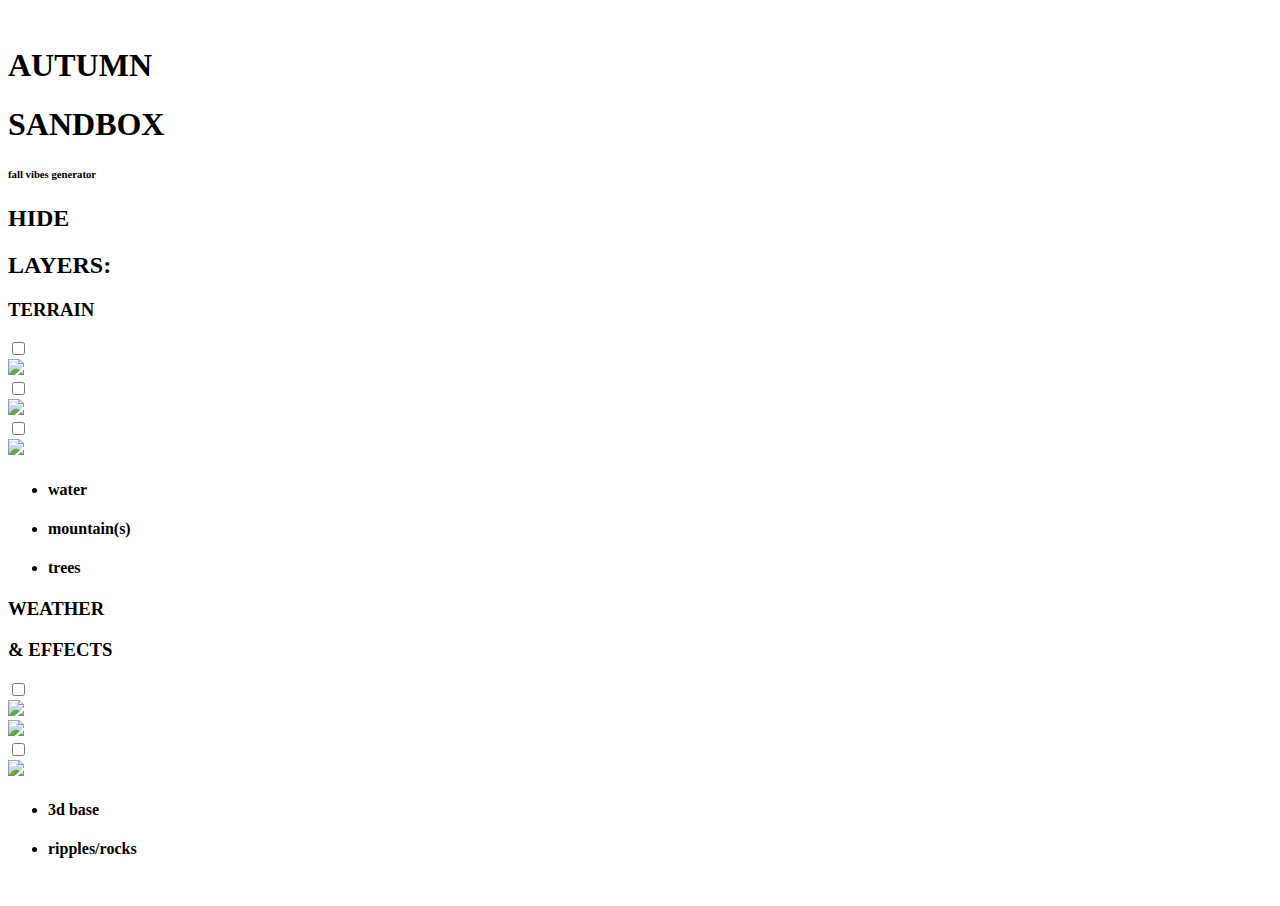
==== index.html @ 1f1ce3f9 "Create index.html" ====
<!DOCTYPE html>
<html lang="en">
<head>
    <meta charset="UTF-8">
    <meta http-equiv="X-UA-Compatible" content="IE=edge">
    <meta name="viewport" content="width=device-width, initial-scale=1.0">
    <title>Autumn Sandbox - Generator</title>
    
    <link rel="stylesheet" type="text/css" href="assets/css/style.css" />

    <!-- FONTS! -->
    <link rel="preconnect" href="https://fonts.googleapis.com">
    <link rel="preconnect" href="https://fonts.gstatic.com" crossorigin>
    <link href="https://fonts.googleapis.com/css2?family=Odibee+Sans&family=Press+Start+2P&display=swap" rel="stylesheet">

</head>
<body>

    <div class="main">
        <div class="logo">
            <div class="logo-image">
                <img src="assets/img/logoimage.png" alt="">
            </div>

            <div class="logo-text">
                <h1>AUTUMN</h1>
                <h1>SANDBOX</h1>
                <h6>fall vibes generator</h6>
            </div>
        </div>
    </div>

    <div class="layers-menu">
        <h2>HIDE</h2>
        <h2>LAYERS:</h2>

        <div class="layers-menu-content">

            <div class="terrain">
                <h3>TERRAIN</h3>

                <div class="content terrain-content">
                    <div class="toggles terrain-toggles">
                        
            
                        <label class="toggle toggle-water">
                            <input type="checkbox">
                            <span class="slider round"></span>

                            <div class="water">
                                <img src="assets/img/water.png">
                            </div>
                        </label>

                        <label class="toggle toggle-mountains">
                            <input type="checkbox">
                            <span class="slider round"></span>

                            <div class="mountain">
                                <img src="assets/img/mountain.png">
                            </div>
                        </label>

                        <label class="toggle toggle-trees">
                            <input type="checkbox">
                            <span class="slider round"></span>

                            <div class="trees">
                                <img src="assets/img/trees.png">
                            </div>
                        </label>
                    </div>

                    <div class="text terrain-text">
                        <ul>
                            <li>
                                <h4>water</h4>
                            </li>
                            <li>
                                <h4>mountain(s)</h4>
                            </li>
                            <li>
                                <h4>trees</h4>
                            </li>
                        </ul>
                    </div>
                </div>

            <div class="weather-effects">
                <h3>WEATHER</h3>
                <h3>& EFFECTS</h3>

                <div class="content weather-content">
                    <div class="toggles weather-effects-toggles">
                        <label class="toggle toggle-dimensions">
                            <input type="checkbox">
                            <span class="slider round"></span>

                            <div class="base2">
                                <img src="assets/img/base2.png">
                            </div>

                            <div class="base1">
                                <img src="assets/img/base1.png">
                            </div>
                            
                        </label>
            
                        <label class="toggle toggle-water-ripples">
                            <input type="checkbox">
                            <span class="slider round"></span>

                            <div class="ripples">
                                <img src="assets/img/ripples.png">
                            </div>

                        </label>
                    </div>
                    <div class="text weather-effect-text">
                        <ul>
                            <li><h4>3d base</h4></li>
                            <li><h4>ripples/rocks</h4></li>
                        </ul>
                    </div>
                </div>
            </div>
        </div>
    </div>

    <div class="sandbox">
        
        <div class="soil">
            <img src="assets/img/soil.png" alt="">
        </div>

        <div class="water">

        </div>

        <div class="folliage">

        </div>

        <div class="mountains"> 

        </div>
    </div>
    
</body>
</html>
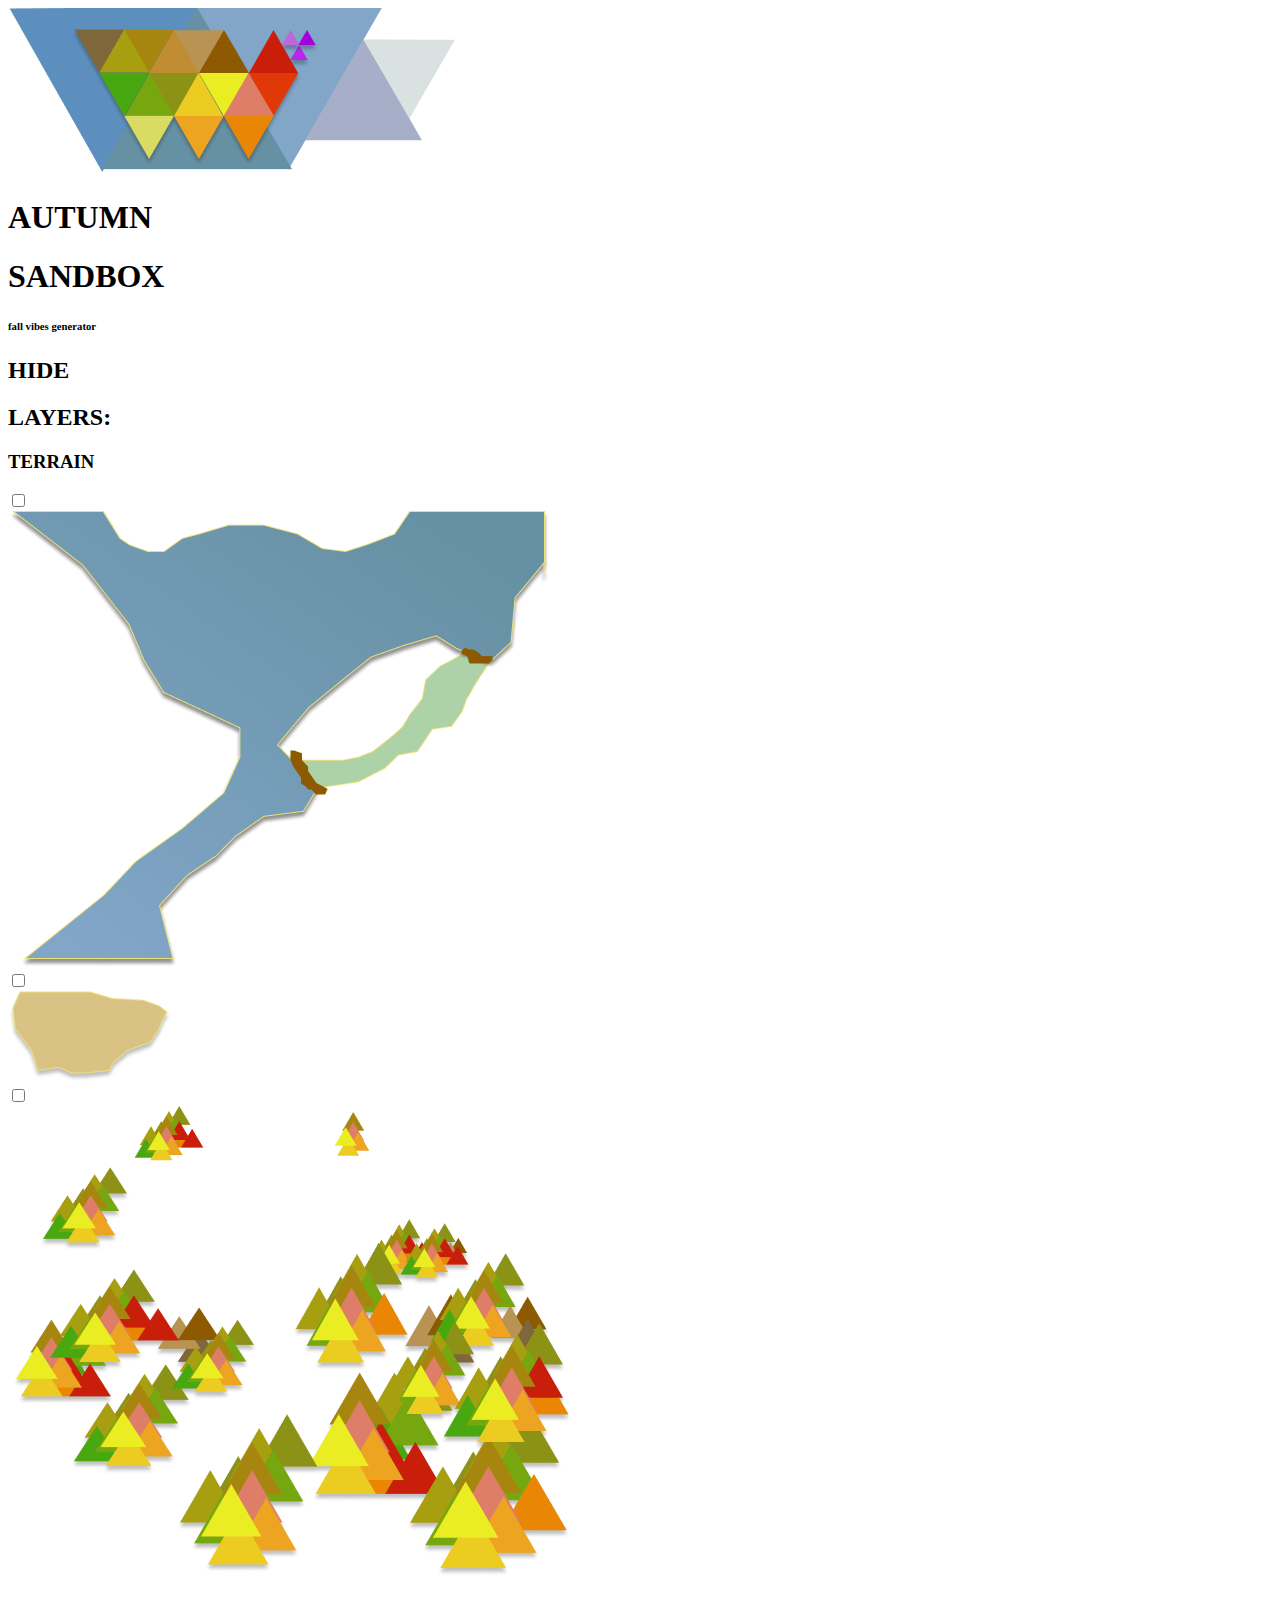
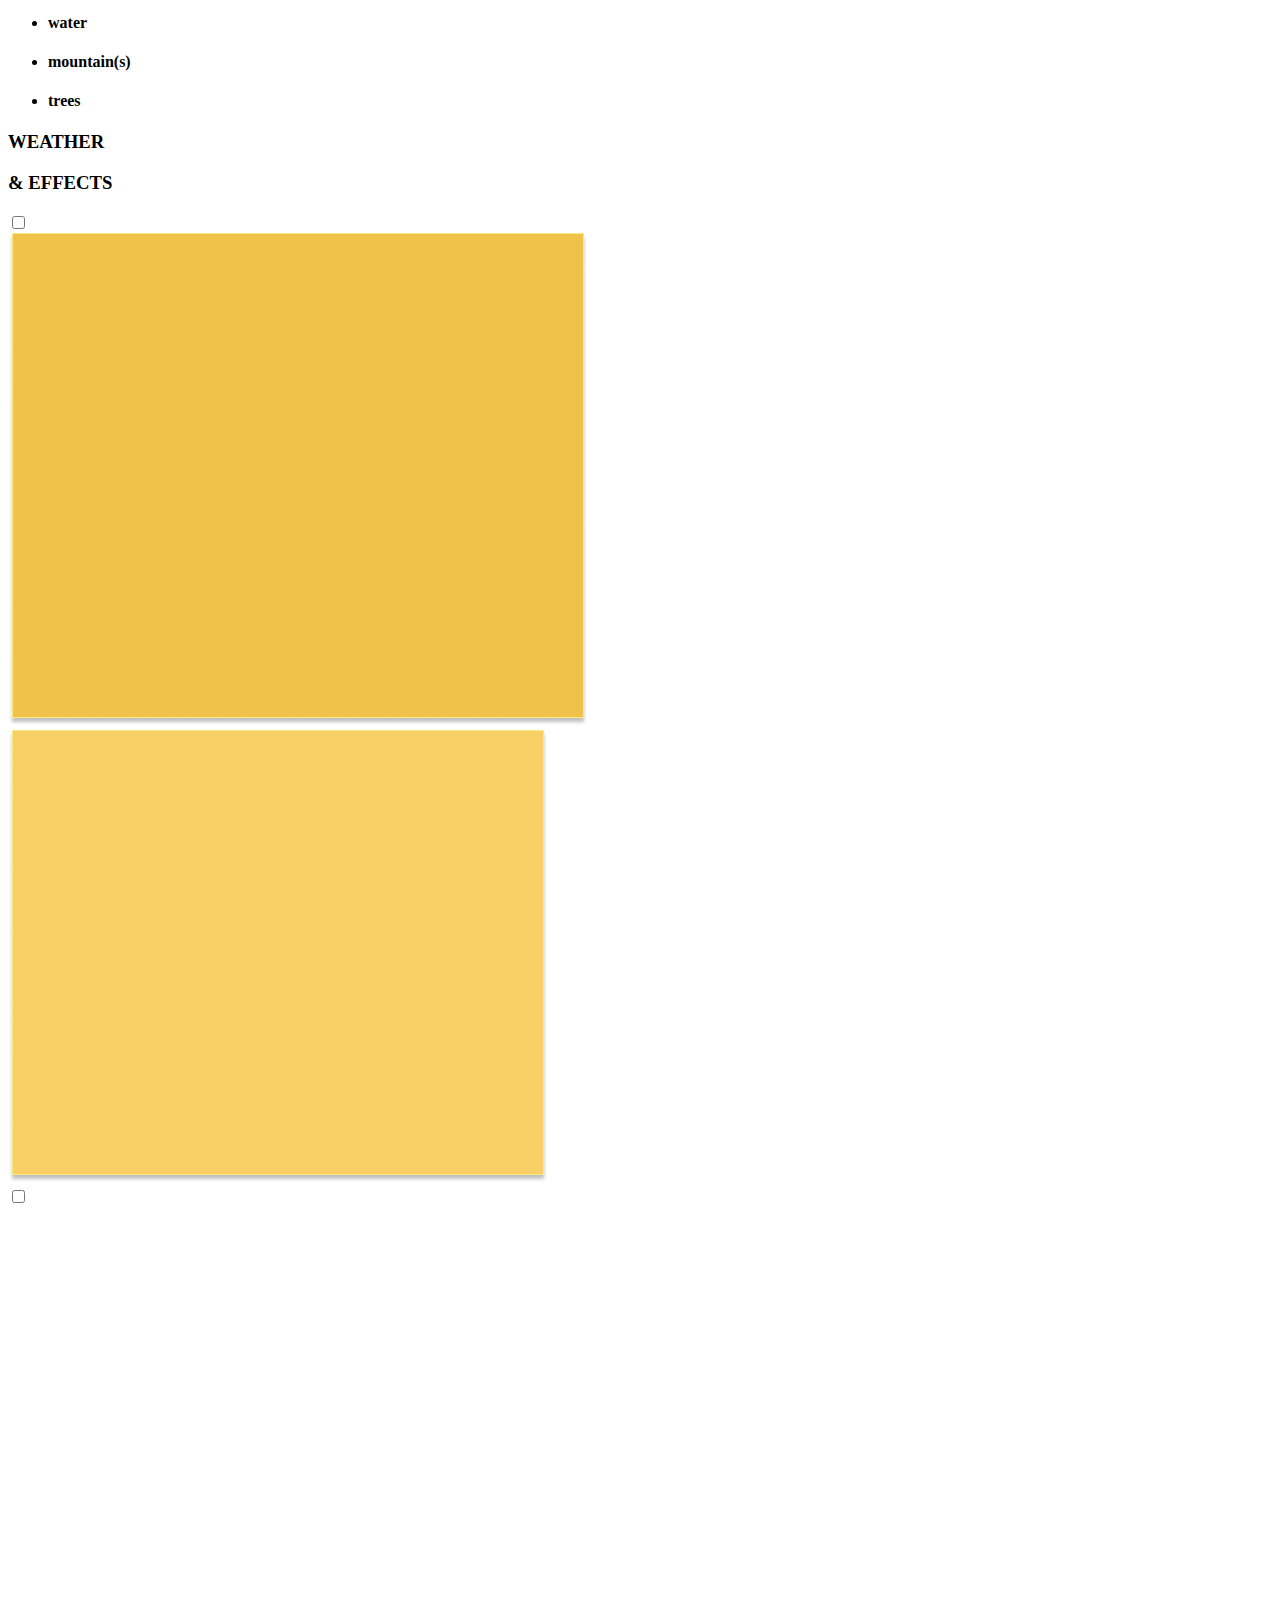
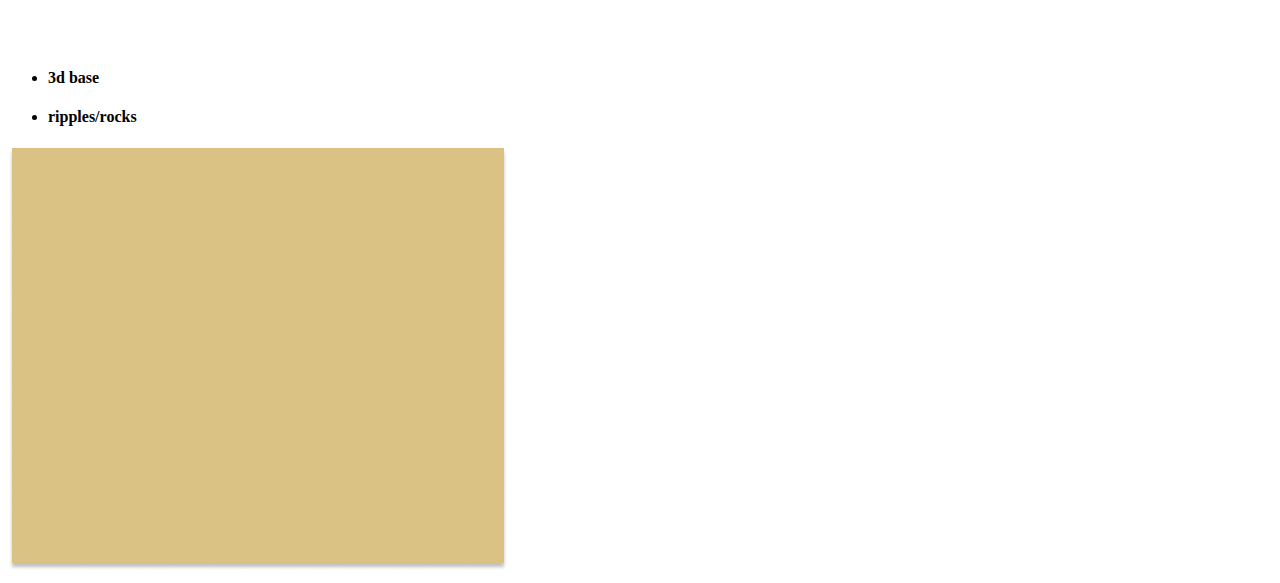
==== commit a64a015a: "CSS link?" ====
--- a/index.html
+++ b/index.html
@@ -6,7 +6,7 @@
     <meta name="viewport" content="width=device-width, initial-scale=1.0">
     <title>Autumn Sandbox - Generator</title>
     
-    <link rel="stylesheet" type="text/css" href="assets/css/style.css" />
+    <link rel="stylesheet" type="text/css" href="kevinzhuwang.github.io/assets/css/style.css" />
 
     <!-- FONTS! -->
     <link rel="preconnect" href="https://fonts.googleapis.com">
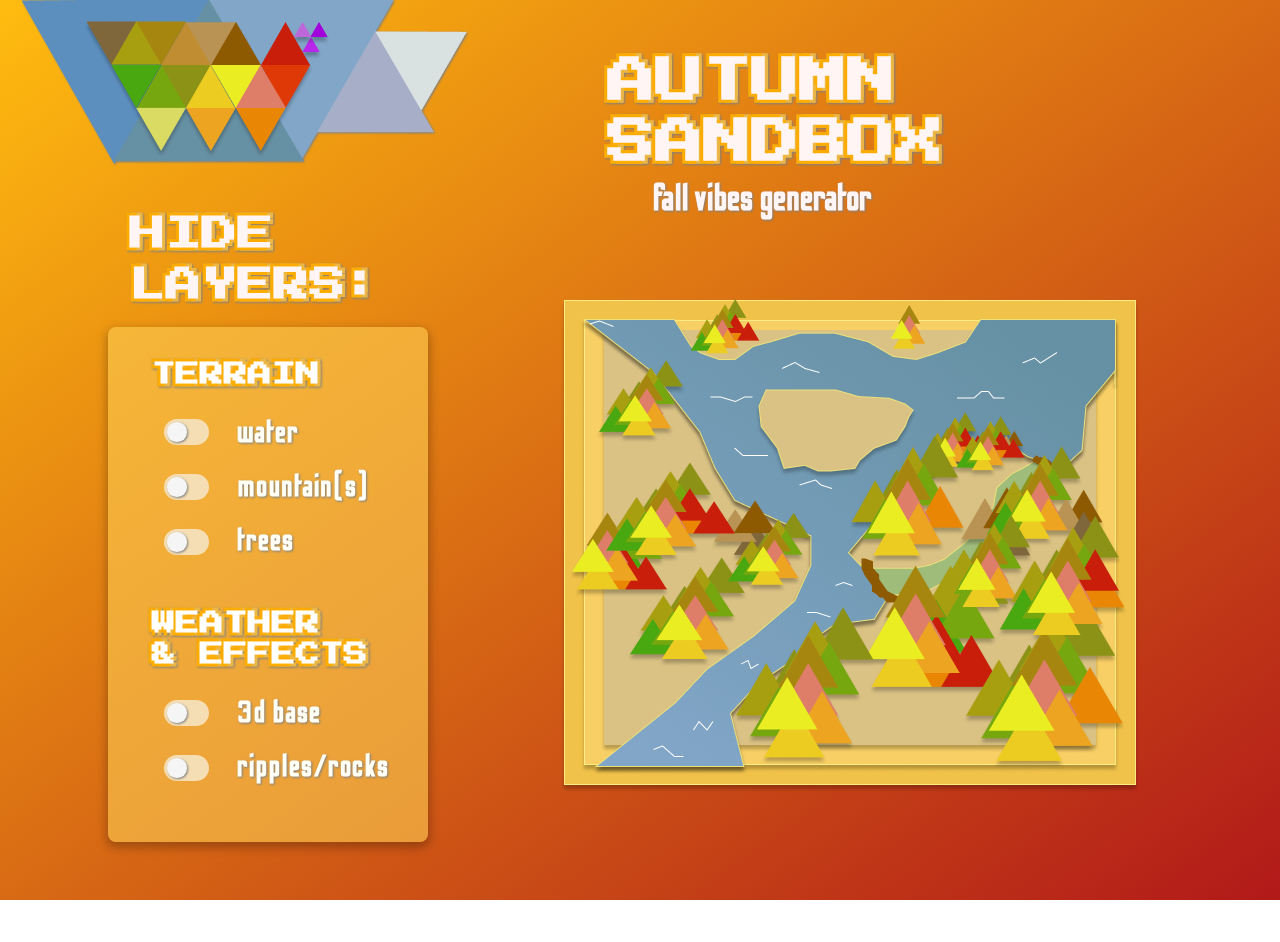
==== commit 5fd2dcf9: "Update index.html" ====
--- a/index.html
+++ b/index.html
@@ -6,7 +6,7 @@
     <meta name="viewport" content="width=device-width, initial-scale=1.0">
     <title>Autumn Sandbox - Generator</title>
     
-    <link rel="stylesheet" type="text/css" href="kevinzhuwang.github.io/assets/css/style.css" />
+    <link rel="stylesheet" type="text/css" href="assets/css/style.css" />
 
     <!-- FONTS! -->
     <link rel="preconnect" href="https://fonts.googleapis.com">
--- a/assets/css/style.css
+++ b/assets/css/style.css
@@ -0,0 +1,315 @@
+html {
+    background: linear-gradient(to bottom right, rgba(255, 188, 15, 1), rgba(169, 0, 0, 0.9));
+    background-attachment: fixed;
+}
+
+.logo-image {
+    position: absolute;
+    top: 0px;
+    left: 20px;
+    filter: drop-shadow(1px 1px 1px grey);
+}
+
+li {
+    list-style: none;
+}
+
+h1 {
+    font-family: 'Press Start 2P';
+    color: #FFF5F5;
+    text-shadow: 
+    -3px -3px 0 #fcac00,  
+     3px -3px 0 #EDB746,
+    -3px  3px 0 #ffae00,
+     3px  3px 0 #EDB746;
+    font-size: 48px;
+    filter: drop-shadow(1px 1px 1px grey);
+    line-height: 60%;
+    position: relative;
+    left: 600px;
+    top: 35px;
+}
+
+h6 {
+    font-family: 'Odibee Sans';
+    color: #FFF5F5;
+    font-size: 36px;
+    filter: drop-shadow(1px 1px 1px grey);
+    position: relative;
+    left: 645px;
+    top: 25px;
+    margin: 0px;
+    letter-spacing: 1px;
+}
+
+h2 {
+    font-family: 'Press Start 2P';
+    color: #FFF5F5;
+    text-shadow: 
+    -3px -3px 0 #fcac00,  
+     3px -3px 0 #EDB746,
+    -3px  3px 0 #ffae00,
+     3px  3px 0 #EDB746;
+    font-size: 36px;
+    filter: drop-shadow(1px 1px 1px grey);
+    line-height: 60%;
+}
+
+h3 {
+    font-family: 'Press Start 2P';
+    color: white;
+    text-shadow: 
+    -3px -3px 0 #fcac00,  
+     3px -3px 0 #EDB746,
+    -3px  3px 0 #ffae00,
+     3px  3px 0 #EDB746;
+    font-size: 24px;
+    filter: drop-shadow(1px 1px 1px grey);
+}
+
+h4 {
+    font-family: 'Odibee Sans';
+    color: #FFFFF5;
+    font-size: 30px;
+    filter: drop-shadow(1px 1px 1px grey);
+    letter-spacing: 2px;
+}
+
+.layers-menu-content {
+    background-color: rgba(251, 203, 81, 0.6);
+    padding: 20px;
+    margin-left: 100px;
+    margin-bottom: 100px;
+    width: 280px;
+    border-radius: 8px;
+    box-shadow: inset;
+    display: flex;
+    flex-direction: column;
+    box-shadow: 0px 4px 10px 2px rgba(0, 0, 0, 0.25);
+}
+
+.layers-menu h2 {
+    margin-left: 122px;
+}
+
+.layers-menu-content h3 {
+    margin-left: 24px;
+    line-height: 30%;
+}
+
+.content {
+    display: flex;
+    flex-direction: row;
+    position: relative;
+    top: -12px;
+}
+
+.content .text {
+    display: flex;
+    flex-direction: column;
+}
+
+.content .toggles {
+    margin-left: 36px;
+    display: flex;
+    flex-direction: column;
+    justify-content: space-evenly;
+}
+
+.content .text h4 {
+    margin: 0px;
+    margin-top: 20px;
+    text-align: left;
+    position: relative;
+    top: -10px;
+    left: -12px;
+}
+
+.soil img {
+    position: absolute;
+    left: 600px;
+    top: 330px;
+    z-index: 0.2;
+}
+
+.base1 img {
+    position: absolute;
+    left: 416px;
+    top: -380px;
+    z-index: 0.1;
+}
+
+.base2 img {
+    position: absolute;
+    left: 396px;
+    top: -400px;
+    z-index: 0;
+}
+
+.trees img {
+    position: absolute;
+    left: 400px;
+    top: -230px;
+    z-index: 3;
+    animation: wind 10s infinite;
+    animation-timing-function: cubic-bezier(0.445, 0.05, 0.55, 0.95);
+}
+
+@keyframes wind {
+    0% {
+        transform: rotate(0deg);
+    }
+    30% {
+        transform: rotate(2deg);
+    }
+
+    70% {
+        transform: rotate(-1deg);
+    }
+
+    100% {
+        transform: rotate(0deg);
+    }
+}
+
+.water img {
+    position: absolute;
+    left: 415px;
+    top: -100px;
+    z-index: 1;
+}
+
+.mountain img {
+    position: absolute;
+    left: 590px;
+    top: -85px;
+    z-index: 2;
+}
+
+.ripples img {
+    position: absolute;
+    left: 425px;
+    top: -435px;
+    z-index: 4;
+    animation: ripples 4s infinite;
+    animation-timing-function: cubic-bezier(0.19, 1, 0.22, 1);
+}
+
+@keyframes ripples {
+    0% {
+        transform: scale(1);
+        opacity: 1;
+    }
+
+    30% {
+        transform: scale(0.97);
+        opacity: 0.7;
+    }
+
+    60% {
+        transform: scale(0.9);
+        opacity: 0.5;
+    }
+    100% {
+        transform: scale(1);
+        opacity: 1;
+    }
+}
+
+/* MUST UPDATE */
+    .toggle {
+        position: relative;
+        display: inline-block;
+        width: 45px;
+        height: 25.5px;
+    }
+
+    .toggle input {
+        opacity: 0;
+        width: 0;
+        height: 0;
+    }
+  
+  /* The slider */
+    .slider {
+        position: absolute;
+        cursor: pointer;
+        top: 0;
+        left: 0;
+        right: 0;
+        bottom: 0;
+        background-color: wheat;
+        transition: 0.3s;
+    }
+
+    .slider:hover {
+        box-shadow: 0px 4px 10px 2px rgba(0, 0, 0, 0.25);
+        transition-duration: 0.3s;
+    }
+  
+    .slider:before {
+        position: absolute;
+        content: "";
+        height: 19.5px;
+        width: 19.5px;
+        left: 3px;
+        bottom: 3px;
+        background-color: whitesmoke;
+        filter: drop-shadow(1px 1px 1px grey);
+        transition: 0.3s;
+    }
+  
+    input:checked + .slider {
+        background-color: rgb(255, 150, 13);
+    }
+
+    input:checked~.base2 {
+        display: none;
+    }
+
+    input:checked~.water {
+        display: none;
+    }
+
+    input:checked~.trees {
+        display: none;
+    }
+
+    input:checked~.mountain {
+        display: none;
+    }
+
+    input:checked~.ripples {
+        display: none;
+    }
+  
+  
+    input:checked + .slider:before {
+        transform: translateX(18.5px);
+    }
+  
+    .slider.round {
+        border-radius: 25.5px;
+    }
+  
+    .slider.round:before {
+        border-radius: 50%;
+    }
+
+    .start h1 {
+        line-height: 150%;
+        position: fixed;
+        top: 45%;
+        left: 50%;
+        transform: translate(-50%, -50%);
+        font-size: 64px;
+    }
+
+    .start h6 {
+        line-height: 150%;
+        position: fixed;
+        top: 75%;
+        left: 50%;
+        transform: translate(-50%, -50%);
+        font-size: 64px;
+    }
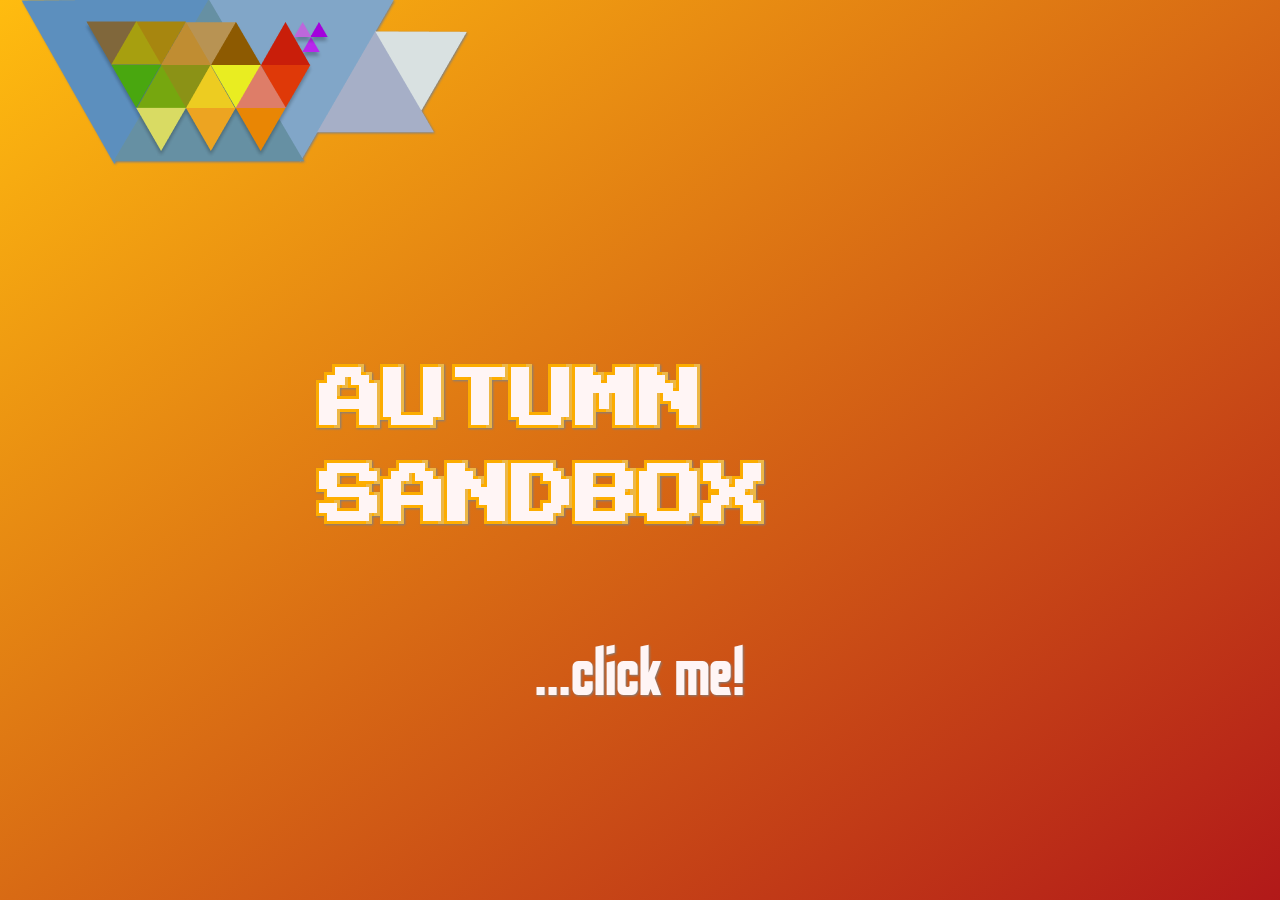
==== commit c21c945d: "Renamed files" ====
--- a/index.html
+++ b/index.html
@@ -4,145 +4,25 @@
     <meta charset="UTF-8">
     <meta http-equiv="X-UA-Compatible" content="IE=edge">
     <meta name="viewport" content="width=device-width, initial-scale=1.0">
-    <title>Autumn Sandbox - Generator</title>
-    
+    <title>Autumn Sandbox - Start Page</title>
+
     <link rel="stylesheet" type="text/css" href="assets/css/style.css" />
 
     <!-- FONTS! -->
     <link rel="preconnect" href="https://fonts.googleapis.com">
     <link rel="preconnect" href="https://fonts.gstatic.com" crossorigin>
     <link href="https://fonts.googleapis.com/css2?family=Odibee+Sans&family=Press+Start+2P&display=swap" rel="stylesheet">
-
 </head>
 <body>
 
     <div class="main">
-        <div class="logo">
+        <div class="start">
             <div class="logo-image">
                 <img src="assets/img/logoimage.png" alt="">
             </div>
 
-            <div class="logo-text">
-                <h1>AUTUMN</h1>
-                <h1>SANDBOX</h1>
-                <h6>fall vibes generator</h6>
-            </div>
-        </div>
-    </div>
-
-    <div class="layers-menu">
-        <h2>HIDE</h2>
-        <h2>LAYERS:</h2>
-
-        <div class="layers-menu-content">
-
-            <div class="terrain">
-                <h3>TERRAIN</h3>
-
-                <div class="content terrain-content">
-                    <div class="toggles terrain-toggles">
-                        
-            
-                        <label class="toggle toggle-water">
-                            <input type="checkbox">
-                            <span class="slider round"></span>
-
-                            <div class="water">
-                                <img src="assets/img/water.png">
-                            </div>
-                        </label>
-
-                        <label class="toggle toggle-mountains">
-                            <input type="checkbox">
-                            <span class="slider round"></span>
-
-                            <div class="mountain">
-                                <img src="assets/img/mountain.png">
-                            </div>
-                        </label>
-
-                        <label class="toggle toggle-trees">
-                            <input type="checkbox">
-                            <span class="slider round"></span>
-
-                            <div class="trees">
-                                <img src="assets/img/trees.png">
-                            </div>
-                        </label>
-                    </div>
-
-                    <div class="text terrain-text">
-                        <ul>
-                            <li>
-                                <h4>water</h4>
-                            </li>
-                            <li>
-                                <h4>mountain(s)</h4>
-                            </li>
-                            <li>
-                                <h4>trees</h4>
-                            </li>
-                        </ul>
-                    </div>
-                </div>
-
-            <div class="weather-effects">
-                <h3>WEATHER</h3>
-                <h3>& EFFECTS</h3>
-
-                <div class="content weather-content">
-                    <div class="toggles weather-effects-toggles">
-                        <label class="toggle toggle-dimensions">
-                            <input type="checkbox">
-                            <span class="slider round"></span>
-
-                            <div class="base2">
-                                <img src="assets/img/base2.png">
-                            </div>
-
-                            <div class="base1">
-                                <img src="assets/img/base1.png">
-                            </div>
-                            
-                        </label>
-            
-                        <label class="toggle toggle-water-ripples">
-                            <input type="checkbox">
-                            <span class="slider round"></span>
-
-                            <div class="ripples">
-                                <img src="assets/img/ripples.png">
-                            </div>
-
-                        </label>
-                    </div>
-                    <div class="text weather-effect-text">
-                        <ul>
-                            <li><h4>3d base</h4></li>
-                            <li><h4>ripples/rocks</h4></li>
-                        </ul>
-                    </div>
-                </div>
-            </div>
-        </div>
-    </div>
-
-    <div class="sandbox">
-        
-        <div class="soil">
-            <img src="assets/img/soil.png" alt="">
-        </div>
-
-        <div class="water">
-
-        </div>
-
-        <div class="folliage">
-
-        </div>
-
-        <div class="mountains"> 
-
+            <a href="generator.html"><h1>AUTUMN SANDBOX</h1></a>
+            <a href="generator.html"><h6>...click me!</h6></a>
         </div>
     </div>
     
